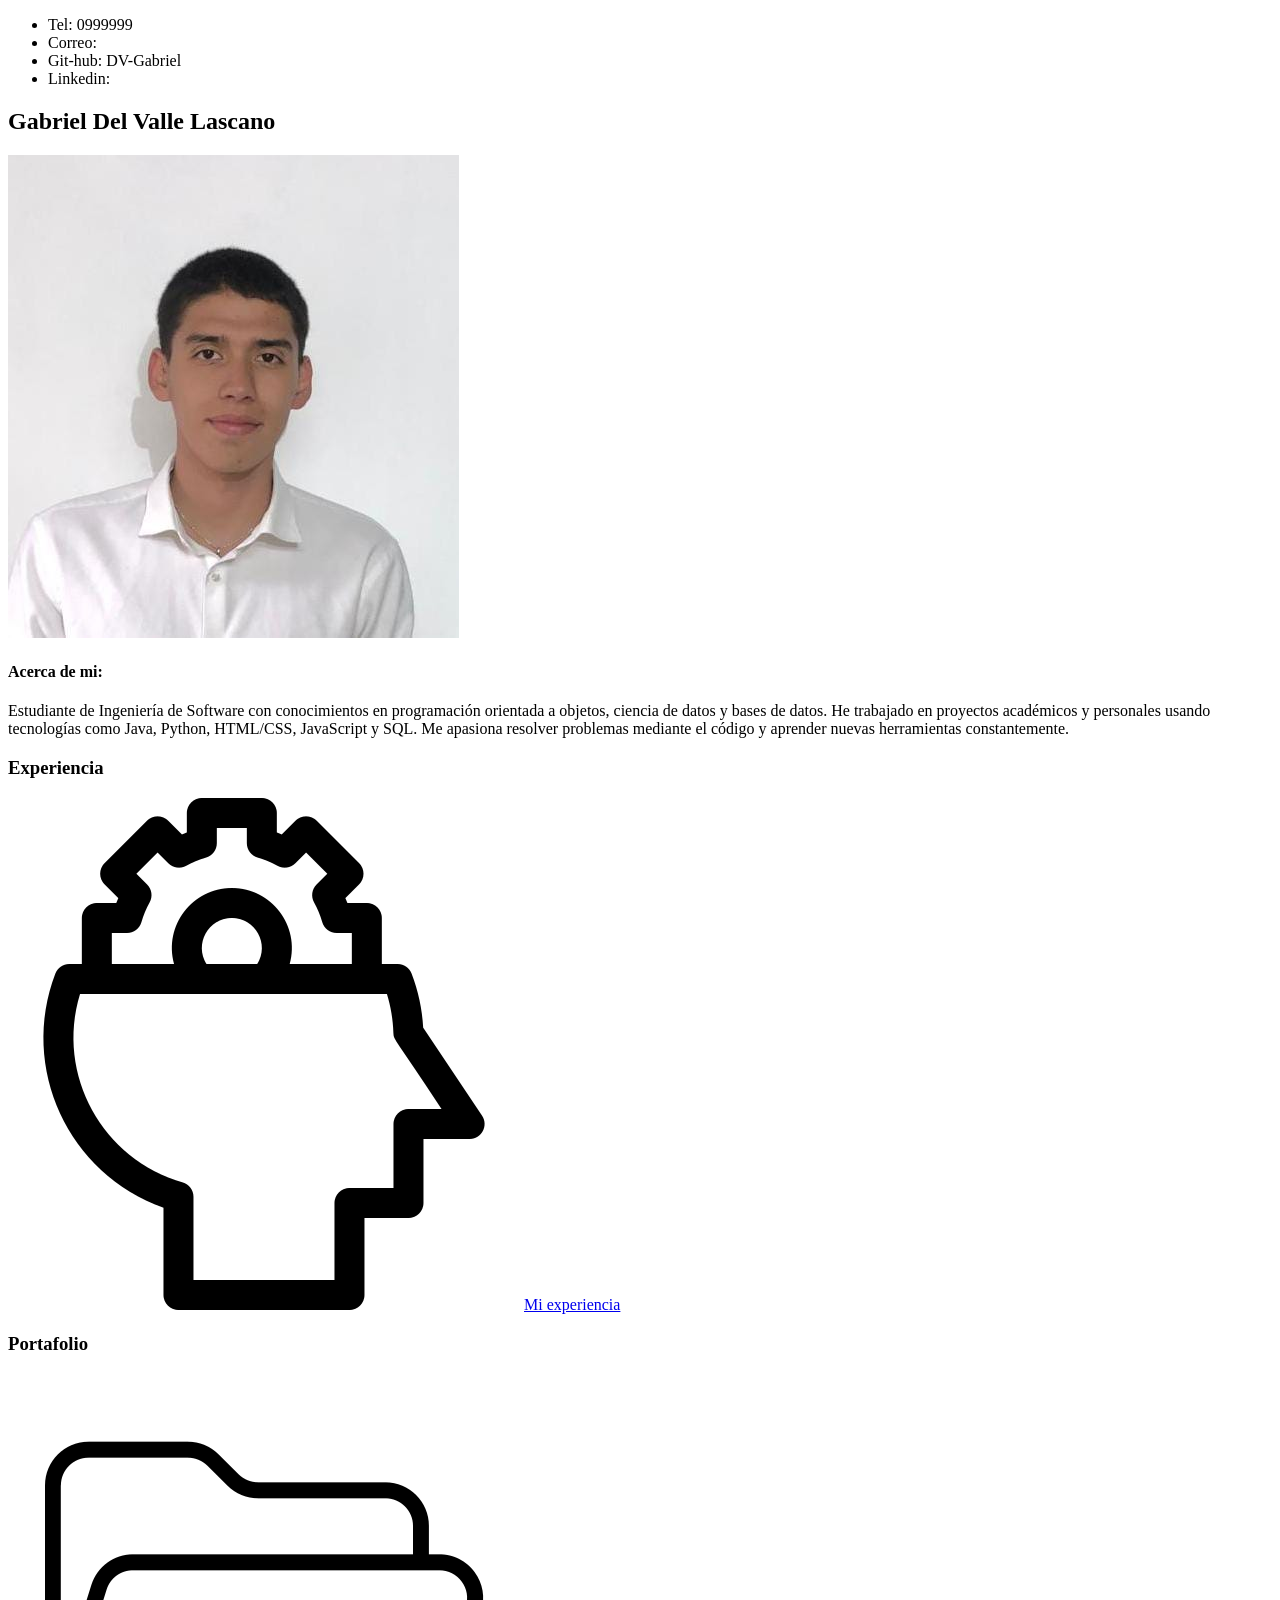
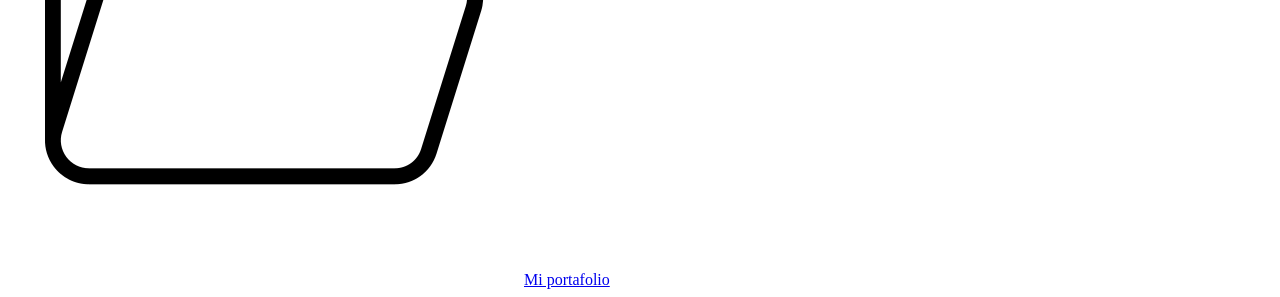
==== index.html @ 4b9c1e17 "Add files via upload" ====
<!DOCTYPE html>
<html lang="en">

<head>
    <meta charset="UTF-8">
    <meta name="viewport" content="width=device-width, initial-scale=1.0">
    <title>Gabriel Del Valle</title>
</head>

<body>
    <main>
        <section id="contactos">
            <ul>
                <li>Tel: 0999999</li>
                <li>Correo: <!--gabriel_delvalle2004@outlook.com--></li>
                <li>Git-hub: DV-Gabriel</li>
                <li>Linkedin:  </li>

            </ul>
        </section>
        <section id="informacion">
            <h2>Gabriel Del Valle Lascano </h2>
            <img src="img/FotoCV.jpg" alt="Foto Gabriel Del Valle">
            <h4>Acerca de mi:</h4>
            <p>
                Estudiante de Ingeniería de Software con conocimientos en programación orientada a objetos, ciencia de
                datos y bases de datos. He trabajado en proyectos académicos y personales usando tecnologías como Java,
                Python, HTML/CSS, JavaScript y SQL. Me apasiona resolver problemas mediante el código y aprender nuevas
                herramientas constantemente.
            </p>
        </section>

        <section id="experiencia">
            <div>
                <h3>Experiencia</h3>
                <img src="img/logoEx.png" alt="Logo Experiencia" href="experiencia.html">
                <a href="experiencia.html">Mi experiencia</a>
            </div>
            <div>
                <h3>Portafolio</h3>
                <img src="img/logoPort.png" alt="Logo Portafolio">
                <a href="portafolio.html">Mi portafolio</a>
            </div>
        </section>
    </main>



</body>

</html>
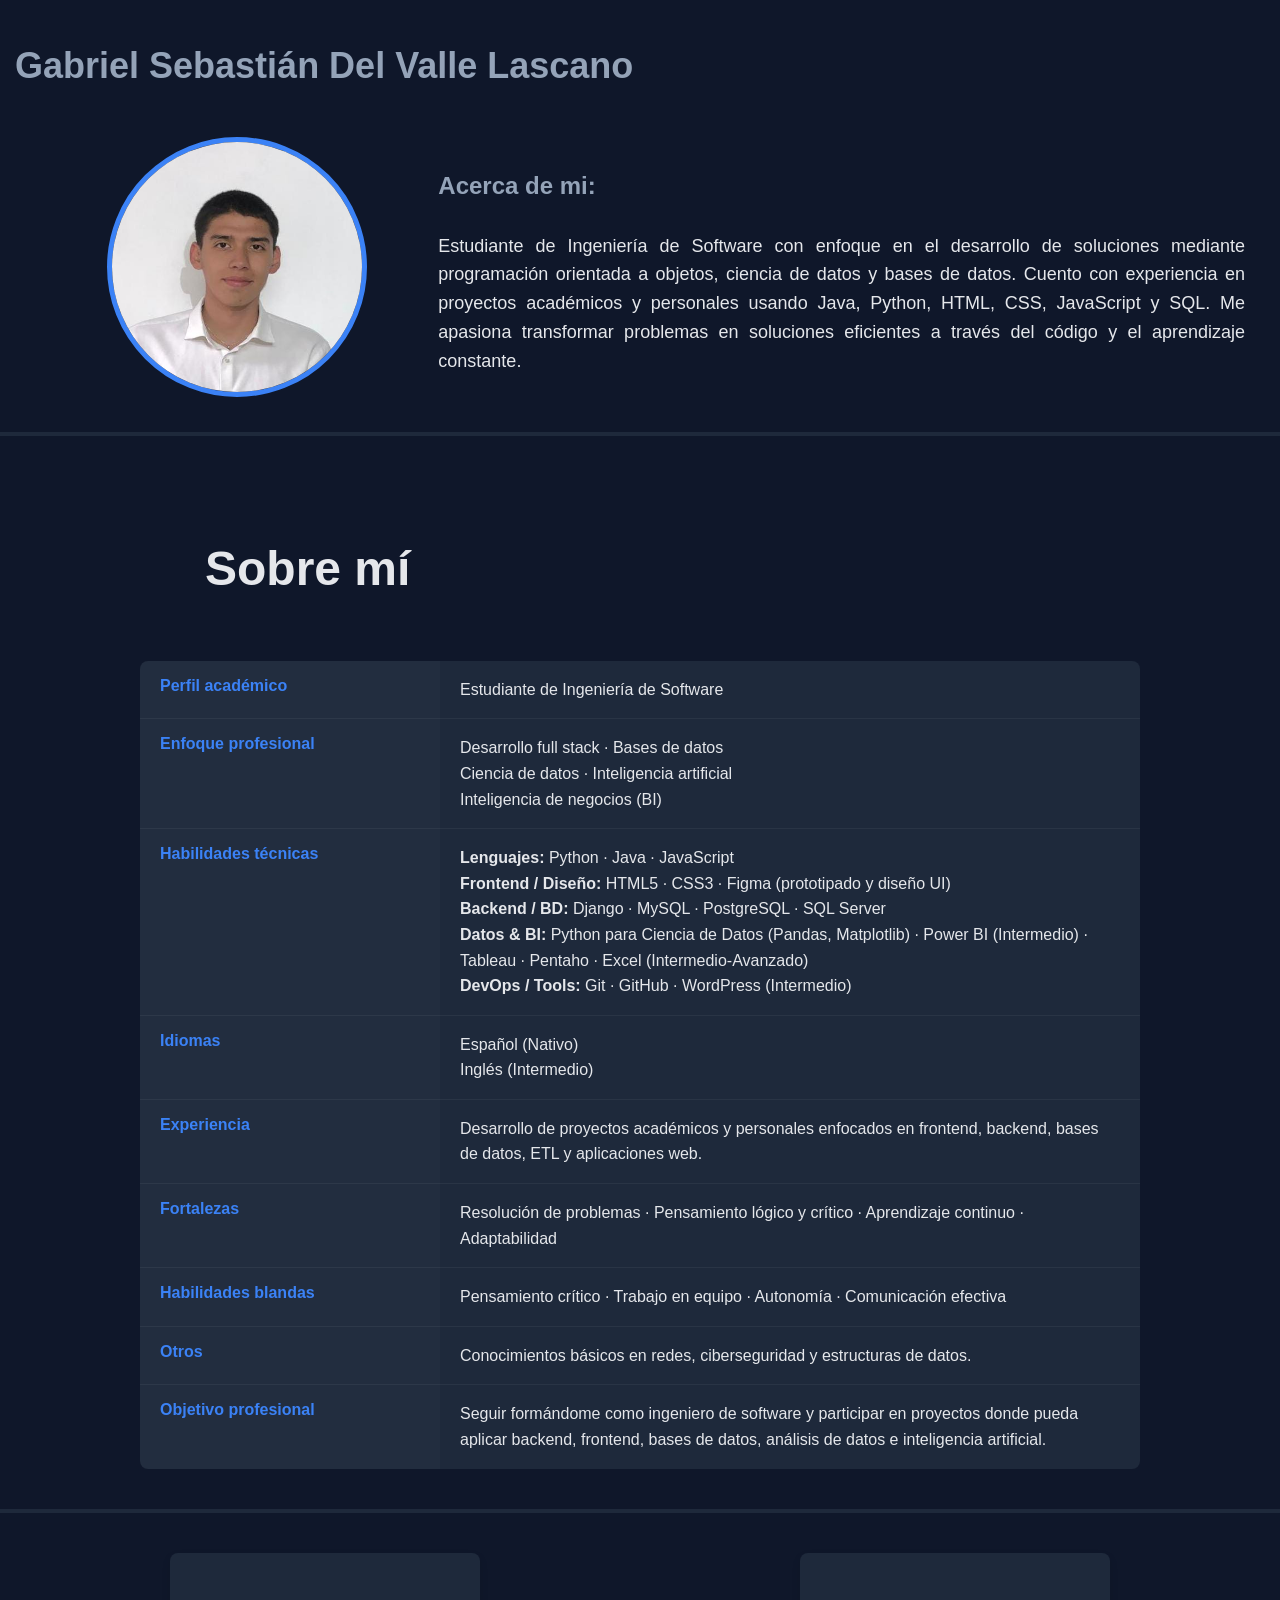
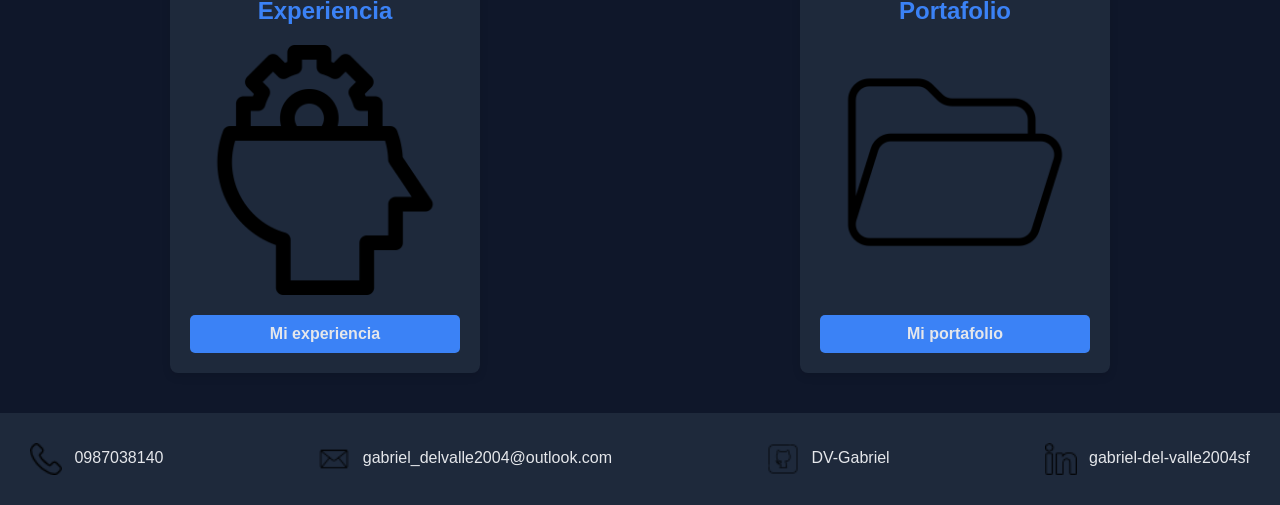
==== commit 11dc1921: "Primer despliegue del portafolio" ====
--- a/index.html
+++ b/index.html
@@ -1,51 +1,165 @@
-<!DOCTYPE html>
-<html lang="en">
-
-<head>
-    <meta charset="UTF-8">
-    <meta name="viewport" content="width=device-width, initial-scale=1.0">
-    <title>Gabriel Del Valle</title>
-</head>
-
-<body>
-    <main>
-        <section id="contactos">
-            <ul>
-                <li>Tel: 0999999</li>
-                <li>Correo: <!--gabriel_delvalle2004@outlook.com--></li>
-                <li>Git-hub: DV-Gabriel</li>
-                <li>Linkedin:  </li>
-
-            </ul>
-        </section>
-        <section id="informacion">
-            <h2>Gabriel Del Valle Lascano </h2>
-            <img src="img/FotoCV.jpg" alt="Foto Gabriel Del Valle">
-            <h4>Acerca de mi:</h4>
-            <p>
-                Estudiante de Ingeniería de Software con conocimientos en programación orientada a objetos, ciencia de
-                datos y bases de datos. He trabajado en proyectos académicos y personales usando tecnologías como Java,
-                Python, HTML/CSS, JavaScript y SQL. Me apasiona resolver problemas mediante el código y aprender nuevas
-                herramientas constantemente.
-            </p>
-        </section>
-
-        <section id="experiencia">
-            <div>
-                <h3>Experiencia</h3>
-                <img src="img/logoEx.png" alt="Logo Experiencia" href="experiencia.html">
-                <a href="experiencia.html">Mi experiencia</a>
-            </div>
-            <div>
-                <h3>Portafolio</h3>
-                <img src="img/logoPort.png" alt="Logo Portafolio">
-                <a href="portafolio.html">Mi portafolio</a>
-            </div>
-        </section>
-    </main>
-
-
-
-</body>
-
+<!DOCTYPE html>
+<html lang="en">
+
+<head>
+    <meta charset="UTF-8">
+    <meta name="viewport" content="width=device-width, initial-scale=1.0">
+    <title>Gabriel Del Valle</title>
+    <link rel="stylesheet" href="css/styles.css">
+</head>
+
+<body>
+    <main>
+
+
+        <section class="informacion" id="informacion">
+            <h2>Gabriel Sebastián Del Valle Lascano </h2>
+            <section class="contenedor-informacion">
+                <img src="img/FotoCV.jpg" alt="Foto Gabriel Del Valle">
+                <div>
+                    <h4>Acerca de mi:</h4>
+                    <p>
+                        Estudiante de Ingeniería de Software con enfoque en el desarrollo de soluciones mediante
+                        programación orientada a objetos, ciencia de datos y bases de datos. Cuento con experiencia en
+                        proyectos académicos y personales usando Java, Python, HTML, CSS, JavaScript y SQL. Me apasiona
+                        transformar problemas en soluciones eficientes a través del código y el aprendizaje constante.
+                    </p>
+                </div>
+            </section>
+
+        </section>
+
+        <div class="separador"></div>
+
+        <section id="about" class="about-section">
+            <div class="about-container">
+
+                <h2 class="section-title">Sobre mí</h2>
+
+                <div class="about-table-wrapper">
+                    <table class="about-table">
+                        <tbody>
+
+                            <tr>
+                                <th>Perfil académico</th>
+                                <td>Estudiante de Ingeniería de Software</td>
+                            </tr>
+
+                            <tr>
+                                <th>Enfoque profesional</th>
+                                <td>
+                                    Desarrollo full stack · Bases de datos <br>
+                                    Ciencia de datos · Inteligencia artificial <br>
+                                    Inteligencia de negocios (BI)
+                                </td>
+                            </tr>
+
+
+                            <tr>
+                                <th>Habilidades técnicas</th>
+                                <td>
+                                    <strong>Lenguajes:</strong> Python · Java · JavaScript<br>
+                                    <strong>Frontend / Diseño:</strong> HTML5 · CSS3 · Figma (prototipado y diseño
+                                    UI)<br>
+                                    <strong>Backend / BD:</strong> Django · MySQL · PostgreSQL · SQL Server<br>
+                                    <strong>Datos & BI:</strong> Python para Ciencia de Datos (Pandas, Matplotlib) ·
+                                    Power BI (Intermedio) · Tableau · Pentaho · Excel (Intermedio-Avanzado)<br>
+                                    <strong>DevOps / Tools:</strong> Git · GitHub · WordPress (Intermedio)
+                                </td>
+                            </tr>
+
+                            <tr>
+                                <th>Idiomas</th>
+                                <td>
+                                    Español (Nativo)<br>
+                                    Inglés (Intermedio)
+                                </td>
+                            </tr>
+
+
+                            <tr>
+                                <th>Experiencia</th>
+                                <td>
+                                    Desarrollo de proyectos académicos y personales enfocados en frontend, backend,
+                                    bases de datos, ETL y aplicaciones web.
+                                </td>
+                            </tr>
+
+                            <tr>
+                                <th>Fortalezas</th>
+                                <td>
+                                    Resolución de problemas · Pensamiento lógico y crítico · Aprendizaje continuo
+                                    · Adaptabilidad
+                                </td>
+                            </tr>
+
+                            <tr>
+                                <th>Habilidades blandas</th>
+                                <td>
+                                    Pensamiento crítico · Trabajo en equipo · Autonomía · Comunicación
+                                    efectiva 
+                                </td>
+                            </tr>
+
+                            <tr>
+                                <th>Otros</th>
+                                <td>
+                                    Conocimientos básicos en redes, ciberseguridad y estructuras de datos.
+                                </td>
+                            </tr>
+
+                            <tr>
+                                <th>Objetivo profesional</th>
+                                <td>
+                                    Seguir formándome como ingeniero de software y participar en proyectos donde pueda
+                                    aplicar backend, frontend, bases de datos, análisis de datos e inteligencia
+                                    artificial.
+                                </td>
+                            </tr>
+
+                        </tbody>
+                    </table>
+                </div>
+
+            </div>
+        </section>
+
+        <div class="separador"></div>
+
+        <section class="experiencia" id="experiencia">
+            <div class="card-experiencia">
+                <h3>Experiencia</h3>
+                <img src="img/logoEx.png" alt="Logo Experiencia" href="experiencia.html">
+                <a class="btn-experiencia" href="experiencia.html">Mi experiencia</a>
+            </div>
+            <div class="card-experiencia">
+                <h3>Portafolio</h3>
+                <img src="img/logoPort.png" alt="Logo Portafolio">
+                <a class="btn-experiencia" href="portafolio.html">Mi portafolio</a>
+            </div>
+        </section>
+
+
+
+
+
+
+    </main>
+
+
+
+
+    <section class="nav-contacto" id="contactos">
+        <ul>
+            <a href=""><img src="img/telefono.png" alt="Teléfono"> 0987038140</a>
+            <a href=""><img src="img/correo.png" alt="Correo Electronico"> gabriel_delvalle2004@outlook.com </a>
+            <a href="https://github.com/DV-Gabriel"><img src="img/github.png" alt="GitHub"> DV-Gabriel</a>
+            <a href="https://www.linkedin.com/in/gabriel-del-valle2004sf/"> <img src="img/linkedin.png" alt="linkedin">
+                gabriel-del-valle2004sf </a>
+        </ul>
+    </section>
+
+
+</body>
+
 </html>
--- a/css/styles.css
+++ b/css/styles.css
@@ -0,0 +1,459 @@
+:root{
+    --color-fondo: #0F172A;
+    --color-fondo-claro: #1E293B;
+    --color-texto: #E5E7EB;
+    --color-texto-oscuro: #94A3B8;
+    --color-acentos: #3B82F6;
+    --color-detalles: #60A5FA;
+    --funte-principal: 'Inter', sans-serif;;
+    
+}
+
+*{
+    font-family: var(--funte-principal);
+}
+
+body{
+    margin: 0;
+    padding: 0;
+    background-color: var(--color-fondo);
+}
+
+hr{
+    background-color: var(--color-acentos);
+}
+
+
+.nav-contacto{
+    background-color: var(--color-fondo-claro);
+    color: var(--color-texto-oscuro);
+    padding: 20px 20px;
+    margin: 0 0;
+}
+
+.nav-contacto ul{
+    background-color: var(--color-fondo-claro);
+    text-decoration: none;
+    display: flex;
+    gap: 40px;
+    justify-content:space-between;
+    margin: 0;
+    padding: 0 ;
+}
+.nav-contacto ul a{
+    text-decoration: none;
+    background: var(--color-fondo-claro);
+    color: var(--color-texto);
+    padding: 10px;
+    margin: 0;
+}
+
+.nav-contacto ul a img{
+    width: 32px;
+    height: 32px;
+    vertical-align: middle;
+    margin-right: 8px;
+}
+
+.nav-contacto ul a:hover{
+    color: var(--color-acentos);
+}
+
+
+
+.informacion{
+    background-color: var(--color-fondo);
+    color: var(--color-texto);
+    padding: 15px;
+}
+
+.informacion h2{
+    font-size: 36px;
+    font-weight: bold;
+    color: var(--color-texto-oscuro);
+}
+
+.contenedor-informacion{
+    display: grid;
+    grid-template-columns: 1fr 2fr;
+    padding: 20px;
+    align-items: center;
+}
+
+.contenedor-informacion img{
+    border-radius: 50%;
+    /* Make image square and center it inside its grid cell */
+    width: 250px;
+    height: 250px;
+    border: 5px solid var(--color-acentos);
+    justify-self: center;
+    display: block;
+    margin: 0 auto;
+}
+.contenedor-informacion h4{
+    color: var(--color-texto-oscuro);
+    font-size: 24px;
+    font-weight: bold;
+}
+.contenedor-informacion p{
+    font-size: 18px;
+    line-height: 1.6;
+    text-align: justify;
+}
+
+
+.experiencia{
+    background: var(--color-fondo);
+    display: grid;
+    grid-template-columns: repeat(auto-fit, minmax(250px, 1fr));
+    gap: 20px;
+    padding: 20px;
+}
+
+.card-experiencia{
+    display: grid;
+    grid-template-columns: 1fr;
+    background-color: var(--color-fondo-claro);
+    border-radius: 8px; 
+    margin: 20px;
+    padding: 20px;
+    text-align: center;
+    justify-self: center;   
+    box-shadow: 0 4px 8px rgba(0, 0, 0, 0.1);
+}
+
+.card-experiencia h3{
+    color: var(--color-acentos);
+    font-size: 24px;
+    margin-bottom: 10px;
+}
+
+.card-experiencia img{
+    width: 250px;
+    height: 250px;
+    padding: 10px;
+}
+
+.separador{
+    border: 2px solid var(--color-fondo-claro);
+}
+
+.experiencia-header, .portafolio-header{
+    display: flex;
+    justify-content: space-between;
+    align-items: center;
+    padding: 20px;
+    margin: 20px;
+}
+
+.btn-experiencia{
+    background-color: var(--color-acentos);
+    color: var(--color-texto);
+    padding: 10px 20px;
+    text-decoration: none;
+    border-radius: 5px;
+    font-weight: bold;
+    display: inline-block;
+    margin-top: 10px;
+}
+
+.btn-experiencia:hover{
+    background-color: var(--color-detalles);
+    color: #0F172A;
+}
+
+
+.btn-regresar{
+    margin-left: 20px;
+    margin-top: 30px;
+    padding: 10px 20px;
+    background-color: var(--color-acentos);
+    color: var(--color-texto);
+    padding: 10px 20px;
+    text-decoration: none;
+    border-radius: 5px;
+    font-weight: bold;
+    display: inline-block;
+    margin-top: 10px;
+}
+
+.btn-regresar:hover{
+    background-color: var(--color-detalles);
+    color: #0F172A;
+}
+
+/* =========================
+   SECCIÓN SOBRE MÍ (TABLA)
+   ========================= */
+
+.about-section {
+    background-color: var(--color-fondo);
+    color: var(--color-texto);
+    padding: 40px 20px;
+}
+
+.about-container {
+    max-width: 1000px;
+    margin: 0 auto;
+}
+
+.section-title {
+    font-size: 36px;
+    font-weight: bold;
+    color: var(--color-texto-oscuro);
+    margin-bottom: 20px;
+}
+
+.about-intro {
+    font-size: 18px;
+    line-height: 1.6;
+    color: var(--color-texto);
+    margin-bottom: 30px;
+    max-width: 800px;
+}
+
+/* Wrapper para responsive */
+.about-table-wrapper {
+    overflow-x: auto;
+}
+
+/* Tabla */
+.about-table {
+    width: 100%;
+    border-collapse: collapse;
+    background-color: var(--color-fondo-claro);
+    border-radius: 8px;
+    overflow: hidden;
+}
+
+/* Filas */
+.about-table tr {
+    border-bottom: 1px solid rgba(255, 255, 255, 0.05);
+}
+
+.about-table tr:last-child {
+    border-bottom: none;
+}
+
+/* Columna izquierda */
+.about-table th {
+    text-align: left;
+    padding: 16px 20px;
+    width: 30%;
+    font-size: 16px;
+    font-weight: 600;
+    color: var(--color-acentos);
+    background-color: rgba(255, 255, 255, 0.02);
+    vertical-align: top;
+}
+
+/* Columna derecha */
+.about-table td {
+    padding: 16px 20px;
+    font-size: 16px;
+    color: var(--color-texto);
+    line-height: 1.6;
+}
+
+/* Hover sutil */
+.about-table tr:hover {
+    background-color: rgba(96, 165, 250, 0.05);
+}
+
+
+@media (max-width: 768px) {
+    .section-title {
+        font-size: 28px;
+    }
+
+    .about-intro {
+        font-size: 16px;
+    }
+
+    .about-table th,
+    .about-table td {
+        padding: 14px;
+        font-size: 15px;
+    }
+}
+
+/* Diseños Experiencia*/
+
+.section-title{
+    color: var(--color-texto);
+    font-size: 48px;
+    padding: 15px;
+    margin: 50px;
+}
+
+.experiencia-card{
+    background-color: var(--color-fondo-claro);
+    color: var(--color-texto);
+    padding: 20px;
+    border-radius: 8px;
+    margin: 30px;
+    border: solid 1px var(--color-fondo-claro);
+}
+
+.experiencia-bloque h3{
+    color: var(--color-acentos);
+    font-size: 32px;
+    font-weight: bold;
+    margin: 20px;
+}
+
+.experiencia-card h4{
+    color: var(--color-texto-oscuro);
+    font-weight: bold;
+    font-size: 28px;
+}
+
+
+/* ===== SLIDER CERTIFICADOS ===== */
+
+.slider-certificados {
+    display: flex;
+    align-items: center;
+    justify-content: center;
+    gap: 12px;
+    margin-top: 20px;
+}
+
+.slider-viewport {
+    width: 720px;              
+    overflow: hidden;          
+}
+
+.slider-track {
+    display: flex;
+    transition: transform 0.5s ease-in-out;
+}
+
+.certificacion-slide {
+    min-width: 720px;          
+    box-sizing: border-box;
+    text-align: center;
+    padding: 10px;
+}
+
+.certificacion-slide img {
+    width: 100%;
+    max-height: 360px;   
+    object-fit: contain;
+    border-radius: 10px;
+}
+
+
+.certificacion-slide h4 {
+    margin: 10px 0 4px;
+}
+
+.certificacion-slide a {
+    display: inline-block;
+    margin-top: 6px;
+    font-weight: bold;
+    text-decoration: none;
+}
+
+/* Botones */
+.slider-btn {
+    background: none;
+    border: none;
+    font-size: 2.2rem;
+    cursor: pointer;
+    color: #fff; 
+}
+
+.slider-btn:hover {
+    transform: scale(1.1);
+}
+
+.slider-certificados{
+    color: var(--color-texto);
+}
+
+.btn-ver{
+    background: var(--color-acentos);
+    padding: 10px;
+    border-radius: 5px;
+    color: var(--color-texto);
+}
+
+.btn-ver:hover{
+    background: var(--color-detalles);
+    color: #0F172A;
+}
+
+.portafolio-card {
+    display: grid;
+    background-color: var(--color-fondo-claro);
+    color: var(--color-texto);
+    padding: 20px;
+    border-radius: 8px;
+    margin: 30px;
+    font-size: 18px;
+}
+
+.portafolio-bloque h3{
+    color: var(--color-texto);
+    font-size: 32px;
+    font-weight: bold;
+    margin: 20px;
+}
+
+.portafolio-card h4{
+    color: var(--color-acentos);
+    font-size: 32px;
+    font-weight: bold;
+    margin: 20px;
+}
+
+.portafolio-card img{
+    width: 60%;
+    align-items: center;
+    text-align: center; 
+    justify-self: center;
+    margin: 20px;
+    border: solid 4px var(--color-detalles);
+    border-radius: 12px;
+}
+
+.dashboard-images {
+    display: flex;
+    justify-content: center;
+    padding: 20px;
+    margin: 20px;
+    
+}
+
+.dashboard-images img {
+    width: 45%;
+}
+
+.btn-repositorio{
+    text-align: center;
+    text-decoration: none;
+    width: 150px;
+    background: var(--color-acentos);
+    padding: 10px;
+    border-radius: 5px;
+    color: var(--color-texto);
+    margin-top: 10px;
+    justify-self: center;
+}
+
+.btn-repositorio:hover{
+    background: var(--color-detalles);
+    color: #0F172A;
+}
+
+.delencanto-images{
+    display: grid;
+    grid-template-columns: 1fr 1fr;
+
+}
+
+.delencanto-images img{
+    width: 80%;
+    height: auto;
+}
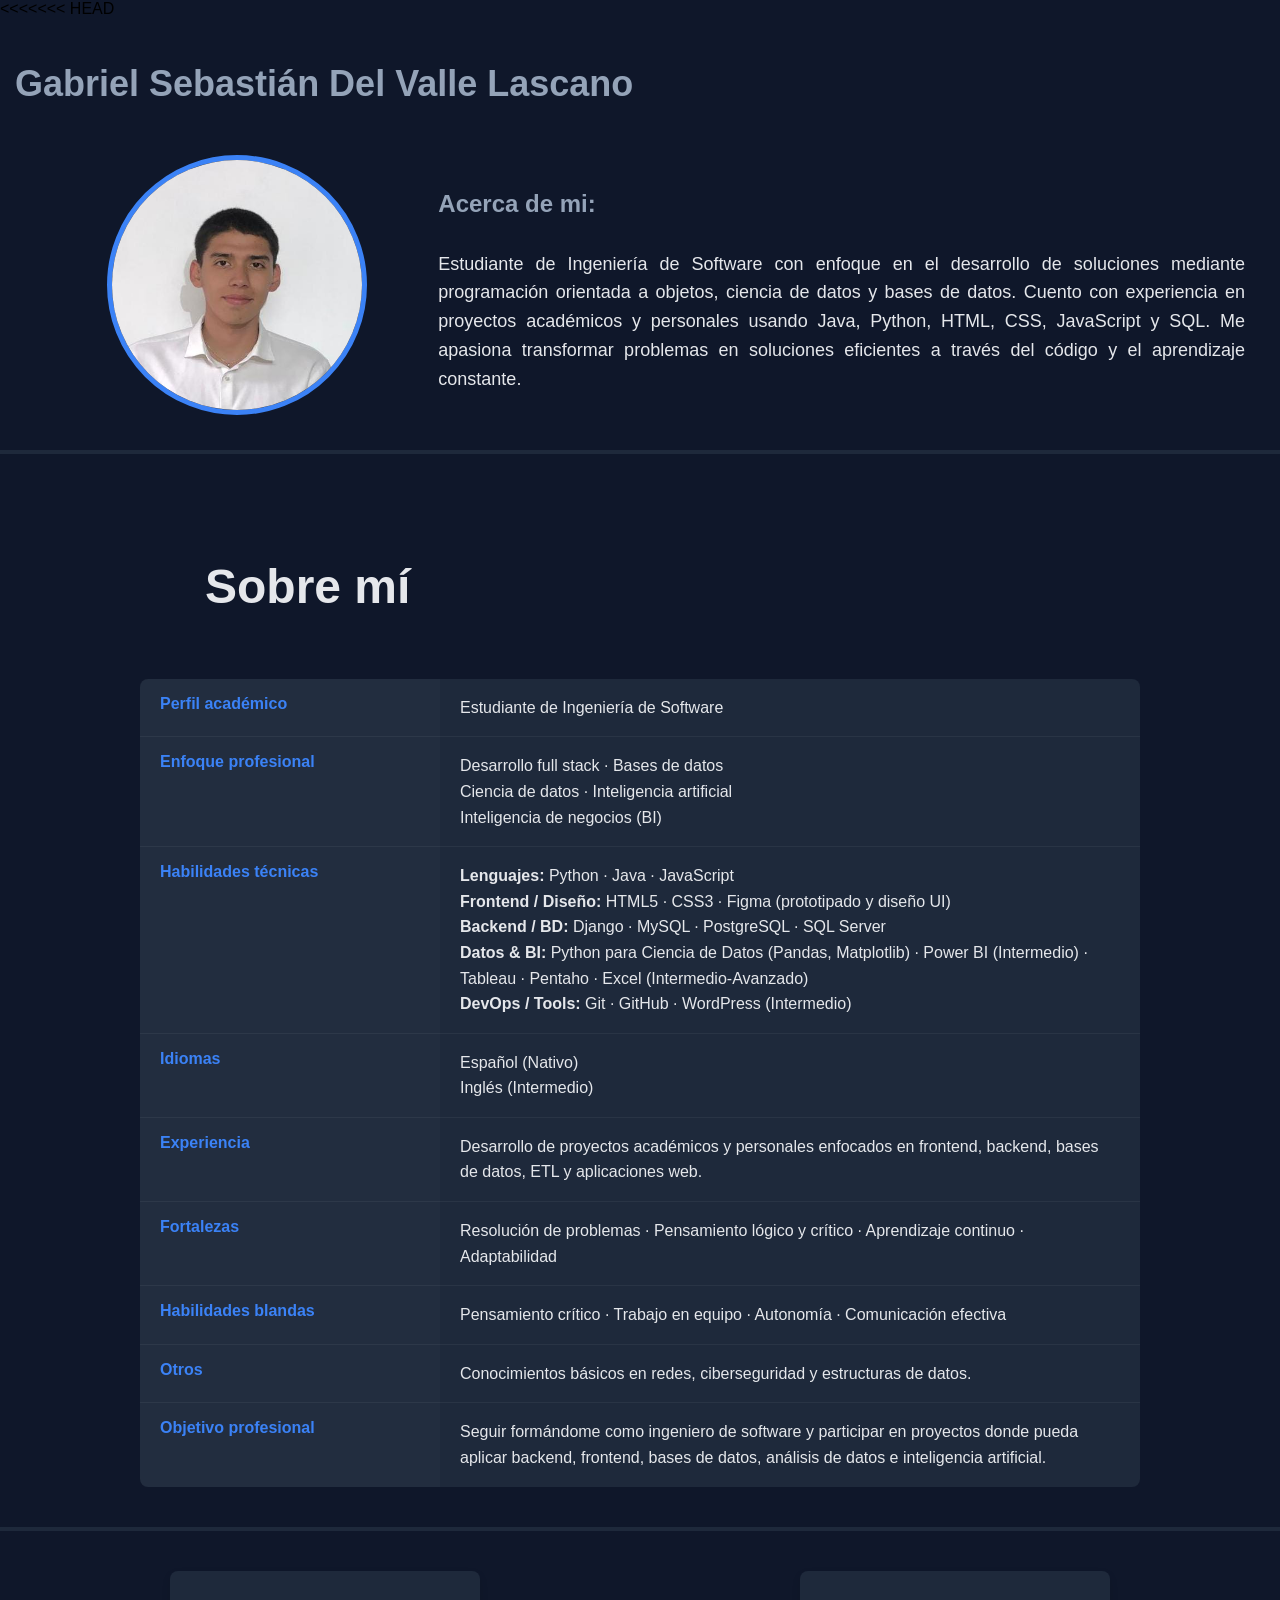
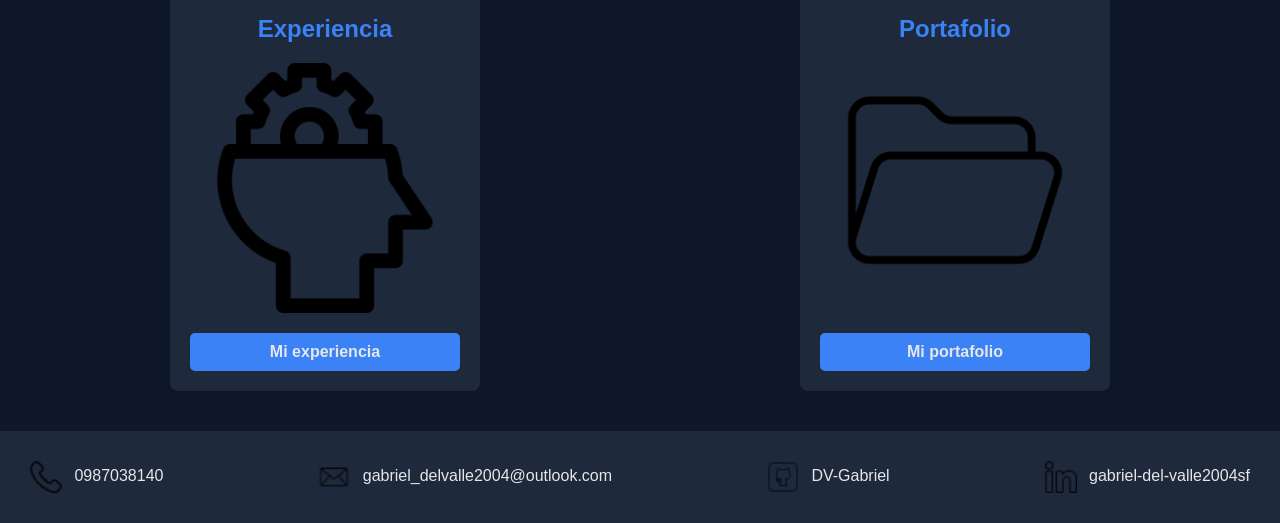
==== commit 62f5d468: "Primer despliegue del portafolio" ====
--- a/index.html
+++ b/index.html
@@ -1,3 +1,4 @@
+<<<<<<< HEAD
 <!DOCTYPE html>
 <html lang="en">
 
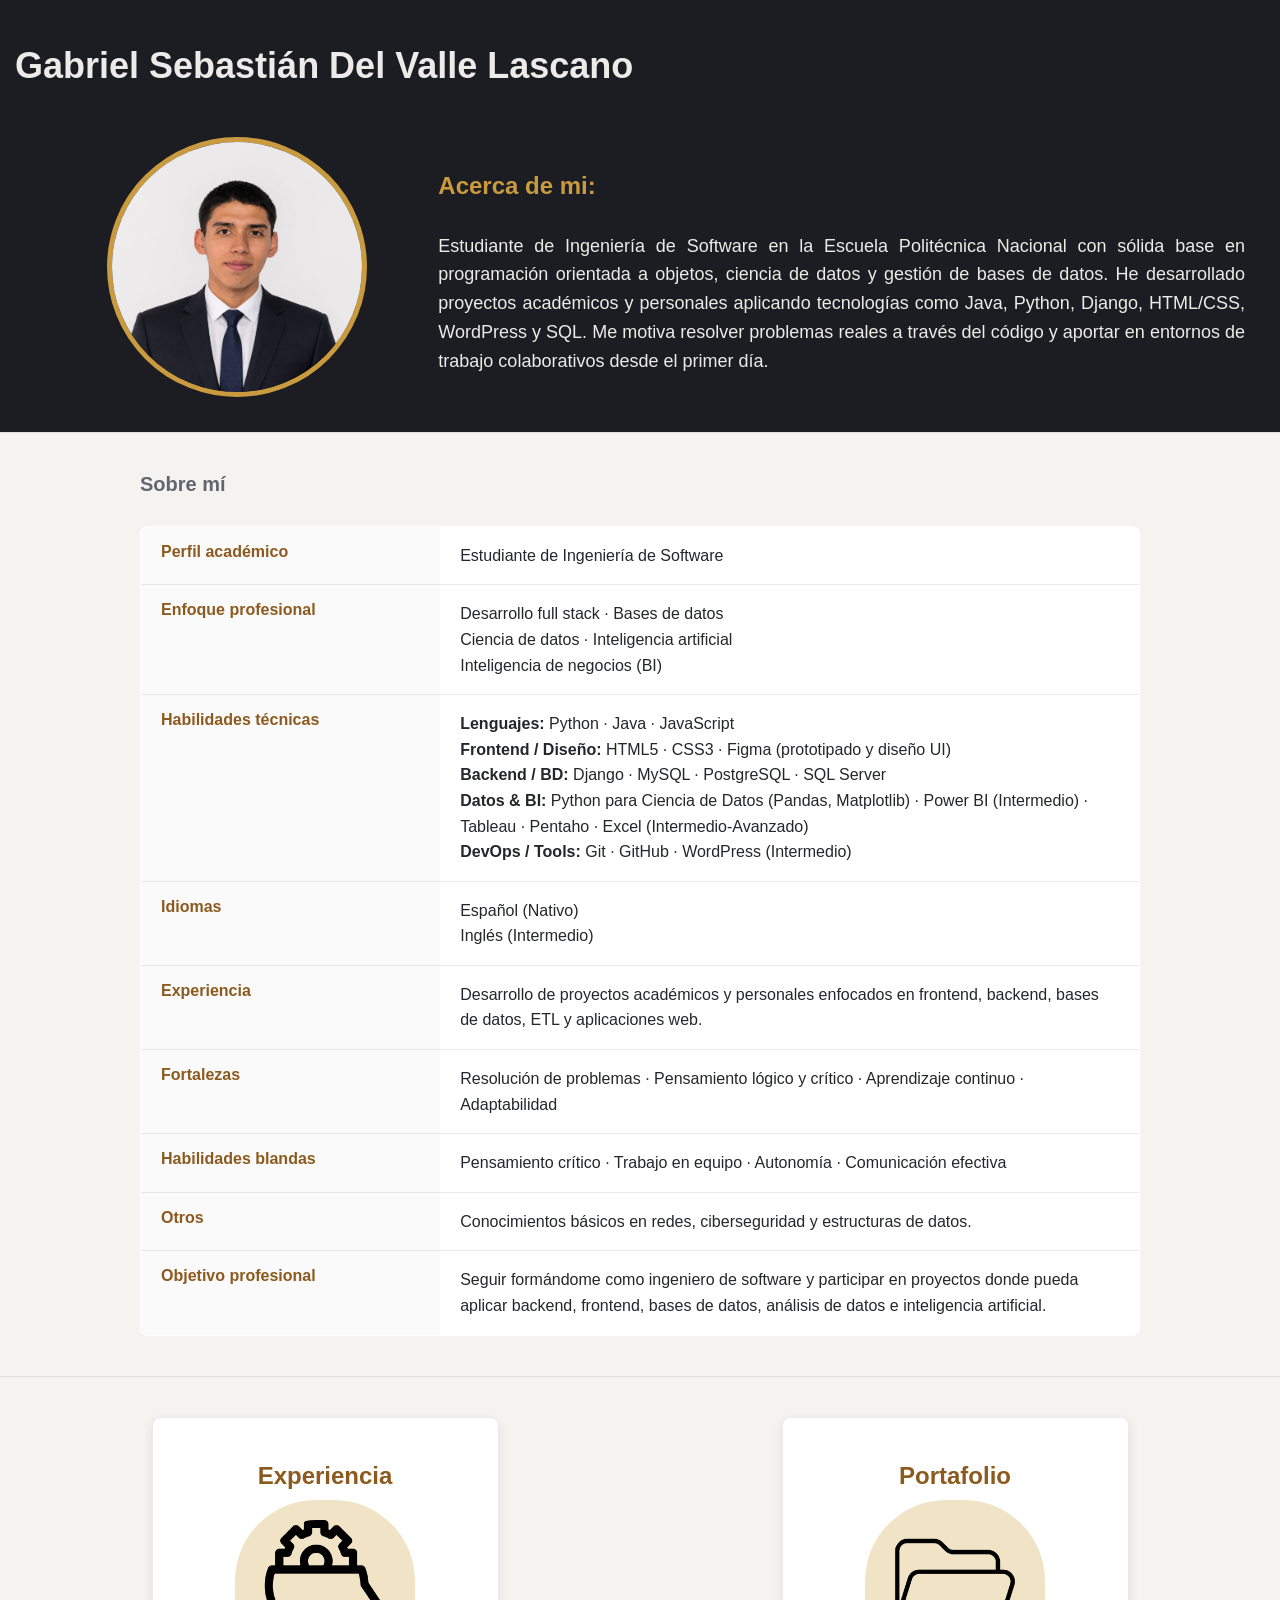
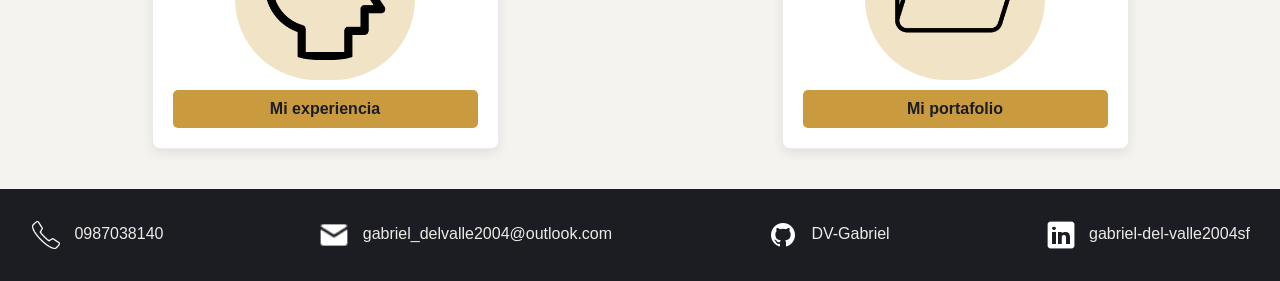
==== commit 3d877cd2: "Cambio paleta de coleres" ====
--- a/index.html
+++ b/index.html
@@ -1,166 +1,168 @@
-<<<<<<< HEAD
 <!DOCTYPE html>
-<html lang="en">
+    <html lang="en">
 
-<head>
-    <meta charset="UTF-8">
-    <meta name="viewport" content="width=device-width, initial-scale=1.0">
-    <title>Gabriel Del Valle</title>
-    <link rel="stylesheet" href="css/styles.css">
-</head>
+    <head>
+        <meta charset="UTF-8">
+        <meta name="viewport" content="width=device-width, initial-scale=1.0">
+        <title>Gabriel Del Valle</title>
+        <link rel="stylesheet" href="css/styles.css">
+    </head>
 
-<body>
-    <main>
+    <body>
+        <main>
 
 
-        <section class="informacion" id="informacion">
-            <h2>Gabriel Sebastián Del Valle Lascano </h2>
-            <section class="contenedor-informacion">
-                <img src="img/FotoCV.jpg" alt="Foto Gabriel Del Valle">
-                <div>
-                    <h4>Acerca de mi:</h4>
-                    <p>
-                        Estudiante de Ingeniería de Software con enfoque en el desarrollo de soluciones mediante
-                        programación orientada a objetos, ciencia de datos y bases de datos. Cuento con experiencia en
-                        proyectos académicos y personales usando Java, Python, HTML, CSS, JavaScript y SQL. Me apasiona
-                        transformar problemas en soluciones eficientes a través del código y el aprendizaje constante.
-                    </p>
+            <section class="informacion" id="informacion">
+                <h2>Gabriel Sebastián Del Valle Lascano </h2>
+                <section class="contenedor-informacion">
+                    <img src="img/FotoCV.png" alt="Foto Gabriel Del Valle">
+                    <div>
+                        <h4>Acerca de mi:</h4>
+                        <p>
+                            Estudiante de Ingeniería de Software en la Escuela Politécnica Nacional con sólida base en
+                            programación orientada a objetos, ciencia de datos y gestión de bases de datos. He
+                            desarrollado proyectos académicos y personales aplicando tecnologías como Java, Python,
+                            Django, HTML/CSS, WordPress y SQL. Me motiva resolver problemas reales a través del código y
+                            aportar en entornos de trabajo colaborativos desde el primer día.
+                        </p>
+                    </div>
+                </section>
+
+            </section>
+
+            <div class="separador"></div>
+
+            <section id="about" class="about-section">
+                <div class="about-container">
+
+                    <h2 class="section-subtitle">Sobre mí</h2>
+
+                    <div class="about-table-wrapper">
+                        <table class="about-table">
+                            <tbody>
+
+                                <tr>
+                                    <th>Perfil académico</th>
+                                    <td>Estudiante de Ingeniería de Software</td>
+                                </tr>
+
+                                <tr>
+                                    <th>Enfoque profesional</th>
+                                    <td>
+                                        Desarrollo full stack · Bases de datos <br>
+                                        Ciencia de datos · Inteligencia artificial <br>
+                                        Inteligencia de negocios (BI)
+                                    </td>
+                                </tr>
+
+
+                                <tr>
+                                    <th>Habilidades técnicas</th>
+                                    <td>
+                                        <strong>Lenguajes:</strong> Python · Java · JavaScript<br>
+                                        <strong>Frontend / Diseño:</strong> HTML5 · CSS3 · Figma (prototipado y diseño
+                                        UI)<br>
+                                        <strong>Backend / BD:</strong> Django · MySQL · PostgreSQL · SQL Server<br>
+                                        <strong>Datos & BI:</strong> Python para Ciencia de Datos (Pandas, Matplotlib) ·
+                                        Power BI (Intermedio) · Tableau · Pentaho · Excel (Intermedio-Avanzado)<br>
+                                        <strong>DevOps / Tools:</strong> Git · GitHub · WordPress (Intermedio)
+                                    </td>
+                                </tr>
+
+                                <tr>
+                                    <th>Idiomas</th>
+                                    <td>
+                                        Español (Nativo)<br>
+                                        Inglés (Intermedio)
+                                    </td>
+                                </tr>
+
+
+                                <tr>
+                                    <th>Experiencia</th>
+                                    <td>
+                                        Desarrollo de proyectos académicos y personales enfocados en frontend, backend,
+                                        bases de datos, ETL y aplicaciones web.
+                                    </td>
+                                </tr>
+
+                                <tr>
+                                    <th>Fortalezas</th>
+                                    <td>
+                                        Resolución de problemas · Pensamiento lógico y crítico · Aprendizaje continuo
+                                        · Adaptabilidad
+                                    </td>
+                                </tr>
+
+                                <tr>
+                                    <th>Habilidades blandas</th>
+                                    <td>
+                                        Pensamiento crítico · Trabajo en equipo · Autonomía · Comunicación
+                                        efectiva
+                                    </td>
+                                </tr>
+
+                                <tr>
+                                    <th>Otros</th>
+                                    <td>
+                                        Conocimientos básicos en redes, ciberseguridad y estructuras de datos.
+                                    </td>
+                                </tr>
+
+                                <tr>
+                                    <th>Objetivo profesional</th>
+                                    <td>
+                                        Seguir formándome como ingeniero de software y participar en proyectos donde
+                                        pueda
+                                        aplicar backend, frontend, bases de datos, análisis de datos e inteligencia
+                                        artificial.
+                                    </td>
+                                </tr>
+
+                            </tbody>
+                        </table>
+                    </div>
+
                 </div>
             </section>
 
-        </section>
+            <div class="separador"></div>
 
-        <div class="separador"></div>
-
-        <section id="about" class="about-section">
-            <div class="about-container">
-
-                <h2 class="section-title">Sobre mí</h2>
-
-                <div class="about-table-wrapper">
-                    <table class="about-table">
-                        <tbody>
-
-                            <tr>
-                                <th>Perfil académico</th>
-                                <td>Estudiante de Ingeniería de Software</td>
-                            </tr>
-
-                            <tr>
-                                <th>Enfoque profesional</th>
-                                <td>
-                                    Desarrollo full stack · Bases de datos <br>
-                                    Ciencia de datos · Inteligencia artificial <br>
-                                    Inteligencia de negocios (BI)
-                                </td>
-                            </tr>
-
-
-                            <tr>
-                                <th>Habilidades técnicas</th>
-                                <td>
-                                    <strong>Lenguajes:</strong> Python · Java · JavaScript<br>
-                                    <strong>Frontend / Diseño:</strong> HTML5 · CSS3 · Figma (prototipado y diseño
-                                    UI)<br>
-                                    <strong>Backend / BD:</strong> Django · MySQL · PostgreSQL · SQL Server<br>
-                                    <strong>Datos & BI:</strong> Python para Ciencia de Datos (Pandas, Matplotlib) ·
-                                    Power BI (Intermedio) · Tableau · Pentaho · Excel (Intermedio-Avanzado)<br>
-                                    <strong>DevOps / Tools:</strong> Git · GitHub · WordPress (Intermedio)
-                                </td>
-                            </tr>
-
-                            <tr>
-                                <th>Idiomas</th>
-                                <td>
-                                    Español (Nativo)<br>
-                                    Inglés (Intermedio)
-                                </td>
-                            </tr>
-
-
-                            <tr>
-                                <th>Experiencia</th>
-                                <td>
-                                    Desarrollo de proyectos académicos y personales enfocados en frontend, backend,
-                                    bases de datos, ETL y aplicaciones web.
-                                </td>
-                            </tr>
-
-                            <tr>
-                                <th>Fortalezas</th>
-                                <td>
-                                    Resolución de problemas · Pensamiento lógico y crítico · Aprendizaje continuo
-                                    · Adaptabilidad
-                                </td>
-                            </tr>
-
-                            <tr>
-                                <th>Habilidades blandas</th>
-                                <td>
-                                    Pensamiento crítico · Trabajo en equipo · Autonomía · Comunicación
-                                    efectiva 
-                                </td>
-                            </tr>
-
-                            <tr>
-                                <th>Otros</th>
-                                <td>
-                                    Conocimientos básicos en redes, ciberseguridad y estructuras de datos.
-                                </td>
-                            </tr>
-
-                            <tr>
-                                <th>Objetivo profesional</th>
-                                <td>
-                                    Seguir formándome como ingeniero de software y participar en proyectos donde pueda
-                                    aplicar backend, frontend, bases de datos, análisis de datos e inteligencia
-                                    artificial.
-                                </td>
-                            </tr>
-
-                        </tbody>
-                    </table>
+            <section class="experiencia" id="experiencia">
+                <div class="card-experiencia">
+                    <h3>Experiencia</h3>
+                    <img src="img/logoEx.png" alt="Logo Experiencia" href="experiencia.html">
+                    <a class="btn-experiencia" href="experiencia.html">Mi experiencia</a>
                 </div>
-
-            </div>
-        </section>
-
-        <div class="separador"></div>
-
-        <section class="experiencia" id="experiencia">
-            <div class="card-experiencia">
-                <h3>Experiencia</h3>
-                <img src="img/logoEx.png" alt="Logo Experiencia" href="experiencia.html">
-                <a class="btn-experiencia" href="experiencia.html">Mi experiencia</a>
-            </div>
-            <div class="card-experiencia">
-                <h3>Portafolio</h3>
-                <img src="img/logoPort.png" alt="Logo Portafolio">
-                <a class="btn-experiencia" href="portafolio.html">Mi portafolio</a>
-            </div>
-        </section>
+                <div class="card-experiencia">
+                    <h3>Portafolio</h3>
+                    <img src="img/logoPort.png" alt="Logo Portafolio">
+                    <a class="btn-experiencia" href="portafolio.html">Mi portafolio</a>
+                </div>
+            </section>
 
 
 
 
 
 
-    </main>
+        </main>
 
 
 
 
-    <section class="nav-contacto" id="contactos">
-        <ul>
-            <a href=""><img src="img/telefono.png" alt="Teléfono"> 0987038140</a>
-            <a href=""><img src="img/correo.png" alt="Correo Electronico"> gabriel_delvalle2004@outlook.com </a>
-            <a href="https://github.com/DV-Gabriel"><img src="img/github.png" alt="GitHub"> DV-Gabriel</a>
-            <a href="https://www.linkedin.com/in/gabriel-del-valle2004sf/"> <img src="img/linkedin.png" alt="linkedin">
-                gabriel-del-valle2004sf </a>
-        </ul>
-    </section>
+        <section class="nav-contacto" id="contactos">
+            <ul>
+                <a href=""><img src="img/LogoLlamada.png" alt="Teléfono"> 0987038140</a>
+                <a href=""><img src="img/LogoCorreo.png" alt="Correo Electronico"> gabriel_delvalle2004@outlook.com </a>
+                <a href="https://github.com/DV-Gabriel"><img src="img/logoGitHUb.png" alt="GitHub"> DV-Gabriel</a>
+                <a href="https://www.linkedin.com/in/gabriel-del-valle2004sf/"> <img src="img/LinkedIn_icon.png"
+                        alt="linkedin">
+                    gabriel-del-valle2004sf </a>
+            </ul>
+        </section>
 
 
-</body>
+    </body>
 
-</html>+    </html>
--- a/css/styles.css
+++ b/css/styles.css
@@ -1,12 +1,35 @@
 :root{
-    --color-fondo: #0F172A;
-    --color-fondo-claro: #1E293B;
-    --color-texto: #E5E7EB;
-    --color-texto-oscuro: #94A3B8;
-    --color-acentos: #3B82F6;
-    --color-detalles: #60A5FA;
-    --funte-principal: 'Inter', sans-serif;;
-    
+
+    /* ============================
+       PALETA MIXTA — Carbón + Dorado
+       Header/footer oscuro, contenido claro,
+       un único acento (dorado/bronce) reservado
+       para detalles, CTAs y elementos clave.
+       ============================ */
+
+    /* Fondos */
+    --color-fondo: #F4F3F0;              /* fondo de secciones de contenido (claro) */
+    --color-fondo-card: #FFFFFF;         /* tarjetas sobre el fondo claro */
+    --color-fondo-oscuro: #1B1D22;       /* hero, header/footer, nav-contacto */
+    --color-fondo-oscuro-suave: #272A30; /* hover / paneles dentro de zonas oscuras */
+
+    /* Texto */
+    --color-texto: #24262B;                    /* texto principal sobre fondo claro */
+    --color-texto-secundario: #62666D;         /* texto secundario sobre fondo claro */
+    --color-texto-claro: #ECEBE8;              /* texto principal sobre fondo oscuro */
+    --color-texto-claro-secundario: #9A9DA3;   /* texto secundario sobre fondo oscuro */
+
+    /* Acento único (dorado/bronce) */
+    --color-acento: #C99A3E;        /* fondos de botones, insignias, bordes decorativos */
+    --color-acento-hover: #A87D2E;  /* estado hover de los elementos con --color-acento */
+    --color-acento-suave: #F1E3C5;  /* tinte pálido — fondos suaves, badges detrás de logos */
+    --color-acento-texto: #8C5A1E;  /* acento usado como TEXTO sobre fondo claro (cumple contraste AA) */
+
+    /* Utilidad */
+    --color-borde: rgba(0, 0, 0, 0.08); /* divisores y bordes sutiles sobre fondo claro */
+
+    --funte-principal: 'Inter', sans-serif;
+
 }
 
 *{
@@ -20,19 +43,21 @@
 }
 
 hr{
-    background-color: var(--color-acentos);
+    background-color: var(--color-acento);
+    border: none;
+    height: 2px;
 }
 
 
 .nav-contacto{
-    background-color: var(--color-fondo-claro);
-    color: var(--color-texto-oscuro);
+    background-color: var(--color-fondo-oscuro);
+    color: var(--color-texto-claro-secundario);
     padding: 20px 20px;
     margin: 0 0;
 }
 
 .nav-contacto ul{
-    background-color: var(--color-fondo-claro);
+    background-color: var(--color-fondo-oscuro);
     text-decoration: none;
     display: flex;
     gap: 40px;
@@ -42,8 +67,8 @@
 }
 .nav-contacto ul a{
     text-decoration: none;
-    background: var(--color-fondo-claro);
-    color: var(--color-texto);
+    background: var(--color-fondo-oscuro);
+    color: var(--color-texto-claro);
     padding: 10px;
     margin: 0;
 }
@@ -56,21 +81,21 @@
 }
 
 .nav-contacto ul a:hover{
-    color: var(--color-acentos);
+    color: var(--color-acento);
 }
 
 
 
 .informacion{
-    background-color: var(--color-fondo);
-    color: var(--color-texto);
+    background-color: var(--color-fondo-oscuro);
+    color: var(--color-texto-claro);
     padding: 15px;
 }
 
 .informacion h2{
     font-size: 36px;
     font-weight: bold;
-    color: var(--color-texto-oscuro);
+    color: var(--color-texto-claro);
 }
 
 .contenedor-informacion{
@@ -85,13 +110,13 @@
     /* Make image square and center it inside its grid cell */
     width: 250px;
     height: 250px;
-    border: 5px solid var(--color-acentos);
+    border: 5px solid var(--color-acento);
     justify-self: center;
     display: block;
     margin: 0 auto;
 }
 .contenedor-informacion h4{
-    color: var(--color-texto-oscuro);
+    color: var(--color-acento);
     font-size: 24px;
     font-weight: bold;
 }
@@ -113,29 +138,38 @@
 .card-experiencia{
     display: grid;
     grid-template-columns: 1fr;
-    background-color: var(--color-fondo-claro);
+    background-color: var(--color-fondo-card);
+    border: 1px solid var(--color-borde);
     border-radius: 8px; 
     margin: 20px;
     padding: 20px;
     text-align: center;
     justify-self: center;   
-    box-shadow: 0 4px 8px rgba(0, 0, 0, 0.1);
+    box-shadow: 0 4px 12px rgba(0, 0, 0, 0.08);
+    width: 50%;
 }
 
 .card-experiencia h3{
-    color: var(--color-acentos);
+    color: var(--color-acento-texto);
     font-size: 24px;
     margin-bottom: 10px;
 }
 
 .card-experiencia img{
-    width: 250px;
-    height: 250px;
-    padding: 10px;
+    width: 180px;
+    height: 180px;
+    padding: 20px;
+    box-sizing: border-box;
+    background-color: var(--color-acento-suave);
+    border-radius: 45%;
+    object-fit: contain;
+    justify-self: center;
 }
 
 .separador{
-    border: 2px solid var(--color-fondo-claro);
+    border: none;
+    height: 1px;
+    background-color: var(--color-borde);
 }
 
 .experiencia-header, .portafolio-header{
@@ -143,12 +177,13 @@
     justify-content: space-between;
     align-items: center;
     padding: 20px;
-    margin: 20px;
+    background-color: var(--color-fondo-oscuro);
+    color: var(--color-texto-claro);
 }
 
 .btn-experiencia{
-    background-color: var(--color-acentos);
-    color: var(--color-texto);
+    background-color: var(--color-acento);
+    color: var(--color-fondo-oscuro);
     padding: 10px 20px;
     text-decoration: none;
     border-radius: 5px;
@@ -158,8 +193,7 @@
 }
 
 .btn-experiencia:hover{
-    background-color: var(--color-detalles);
-    color: #0F172A;
+    background-color: var(--color-acento-hover);
 }
 
 
@@ -167,8 +201,8 @@
     margin-left: 20px;
     margin-top: 30px;
     padding: 10px 20px;
-    background-color: var(--color-acentos);
-    color: var(--color-texto);
+    background-color: var(--color-acento);
+    color: var(--color-fondo-oscuro);
     padding: 10px 20px;
     text-decoration: none;
     border-radius: 5px;
@@ -178,8 +212,7 @@
 }
 
 .btn-regresar:hover{
-    background-color: var(--color-detalles);
-    color: #0F172A;
+    background-color: var(--color-acento-hover);
 }
 
 /* =========================
@@ -200,9 +233,17 @@
 .section-title {
     font-size: 36px;
     font-weight: bold;
-    color: var(--color-texto-oscuro);
-    margin-bottom: 20px;
-}
+    color: var(--color-texto-claro);
+    margin: 0 0 20px;
+    padding: 10px 20px;
+}
+
+.section-subtitle{
+    font-size: 20px;
+    color: var(--color-texto-secundario);
+    margin: 0 0 30px;
+}
+
 
 .about-intro {
     font-size: 18px;
@@ -221,14 +262,15 @@
 .about-table {
     width: 100%;
     border-collapse: collapse;
-    background-color: var(--color-fondo-claro);
+    background-color: var(--color-fondo-card);
+    border: 1px solid var(--color-borde);
     border-radius: 8px;
     overflow: hidden;
 }
 
 /* Filas */
 .about-table tr {
-    border-bottom: 1px solid rgba(255, 255, 255, 0.05);
+    border-bottom: 1px solid var(--color-borde);
 }
 
 .about-table tr:last-child {
@@ -242,8 +284,8 @@
     width: 30%;
     font-size: 16px;
     font-weight: 600;
-    color: var(--color-acentos);
-    background-color: rgba(255, 255, 255, 0.02);
+    color: var(--color-acento-texto);
+    background-color: rgba(0, 0, 0, 0.02);
     vertical-align: top;
 }
 
@@ -257,7 +299,7 @@
 
 /* Hover sutil */
 .about-table tr:hover {
-    background-color: rgba(96, 165, 250, 0.05);
+    background-color: var(--color-acento-suave);
 }
 
 
@@ -277,33 +319,27 @@
     }
 }
 
-/* Diseños Experiencia*/
-
-.section-title{
-    color: var(--color-texto);
-    font-size: 48px;
-    padding: 15px;
-    margin: 50px;
-}
+/* Diseños Experiencia */
 
 .experiencia-card{
-    background-color: var(--color-fondo-claro);
+    background-color: var(--color-fondo-card);
     color: var(--color-texto);
     padding: 20px;
     border-radius: 8px;
     margin: 30px;
-    border: solid 1px var(--color-fondo-claro);
+    border: 1px solid var(--color-borde);
+    box-shadow: 0 4px 12px rgba(0, 0, 0, 0.06);
 }
 
 .experiencia-bloque h3{
-    color: var(--color-acentos);
+    color: var(--color-acento-texto);
     font-size: 32px;
     font-weight: bold;
     margin: 20px;
 }
 
 .experiencia-card h4{
-    color: var(--color-texto-oscuro);
+    color: var(--color-texto-secundario);
     font-weight: bold;
     font-size: 28px;
 }
@@ -341,11 +377,14 @@
     max-height: 360px;   
     object-fit: contain;
     border-radius: 10px;
+    margin-bottom: 30px;
+    /* border: 1px solid var(--color-borde); */
 }
 
 
 .certificacion-slide h4 {
     margin: 10px 0 4px;
+    color: var(--color-texto);
 }
 
 .certificacion-slide a {
@@ -353,6 +392,7 @@
     margin-top: 6px;
     font-weight: bold;
     text-decoration: none;
+    color: var(--color-acento-texto);
 }
 
 /* Botones */
@@ -361,11 +401,12 @@
     border: none;
     font-size: 2.2rem;
     cursor: pointer;
-    color: #fff; 
+    color: var(--color-acento-texto); 
 }
 
 .slider-btn:hover {
     transform: scale(1.1);
+    color: var(--color-acento-hover);
 }
 
 .slider-certificados{
@@ -373,25 +414,26 @@
 }
 
 .btn-ver{
-    background: var(--color-acentos);
+    background: var(--color-acento);
     padding: 10px;
     border-radius: 5px;
-    color: var(--color-texto);
+    color: var(--color-fondo-oscuro);
 }
 
 .btn-ver:hover{
-    background: var(--color-detalles);
-    color: #0F172A;
+    background: var(--color-acento-hover);
 }
 
 .portafolio-card {
     display: grid;
-    background-color: var(--color-fondo-claro);
+    background-color: var(--color-fondo-card);
     color: var(--color-texto);
     padding: 20px;
     border-radius: 8px;
     margin: 30px;
     font-size: 18px;
+    border: 1px solid var(--color-borde);
+    box-shadow: 0 4px 12px rgba(0, 0, 0, 0.06);
 }
 
 .portafolio-bloque h3{
@@ -402,7 +444,7 @@
 }
 
 .portafolio-card h4{
-    color: var(--color-acentos);
+    color: var(--color-acento-texto);
     font-size: 32px;
     font-weight: bold;
     margin: 20px;
@@ -414,7 +456,7 @@
     text-align: center; 
     justify-self: center;
     margin: 20px;
-    border: solid 4px var(--color-detalles);
+    border: solid 3px var(--color-acento-suave);
     border-radius: 12px;
 }
 
@@ -428,23 +470,25 @@
 
 .dashboard-images img {
     width: 45%;
+    border: 1px solid var(--color-borde);
+    border-radius: 8px;
+    box-shadow: 0 4px 12px rgba(0, 0, 0, 0.06);
 }
 
 .btn-repositorio{
     text-align: center;
     text-decoration: none;
     width: 150px;
-    background: var(--color-acentos);
+    background: var(--color-acento);
     padding: 10px;
     border-radius: 5px;
-    color: var(--color-texto);
+    color: var(--color-fondo-oscuro);
     margin-top: 10px;
     justify-self: center;
 }
 
 .btn-repositorio:hover{
-    background: var(--color-detalles);
-    color: #0F172A;
+    background: var(--color-acento-hover);
 }
 
 .delencanto-images{
@@ -456,4 +500,7 @@
 .delencanto-images img{
     width: 80%;
     height: auto;
+    border: 1px solid var(--color-borde);
+    border-radius: 8px;
+    box-shadow: 0 4px 12px rgba(0, 0, 0, 0.06);
 }
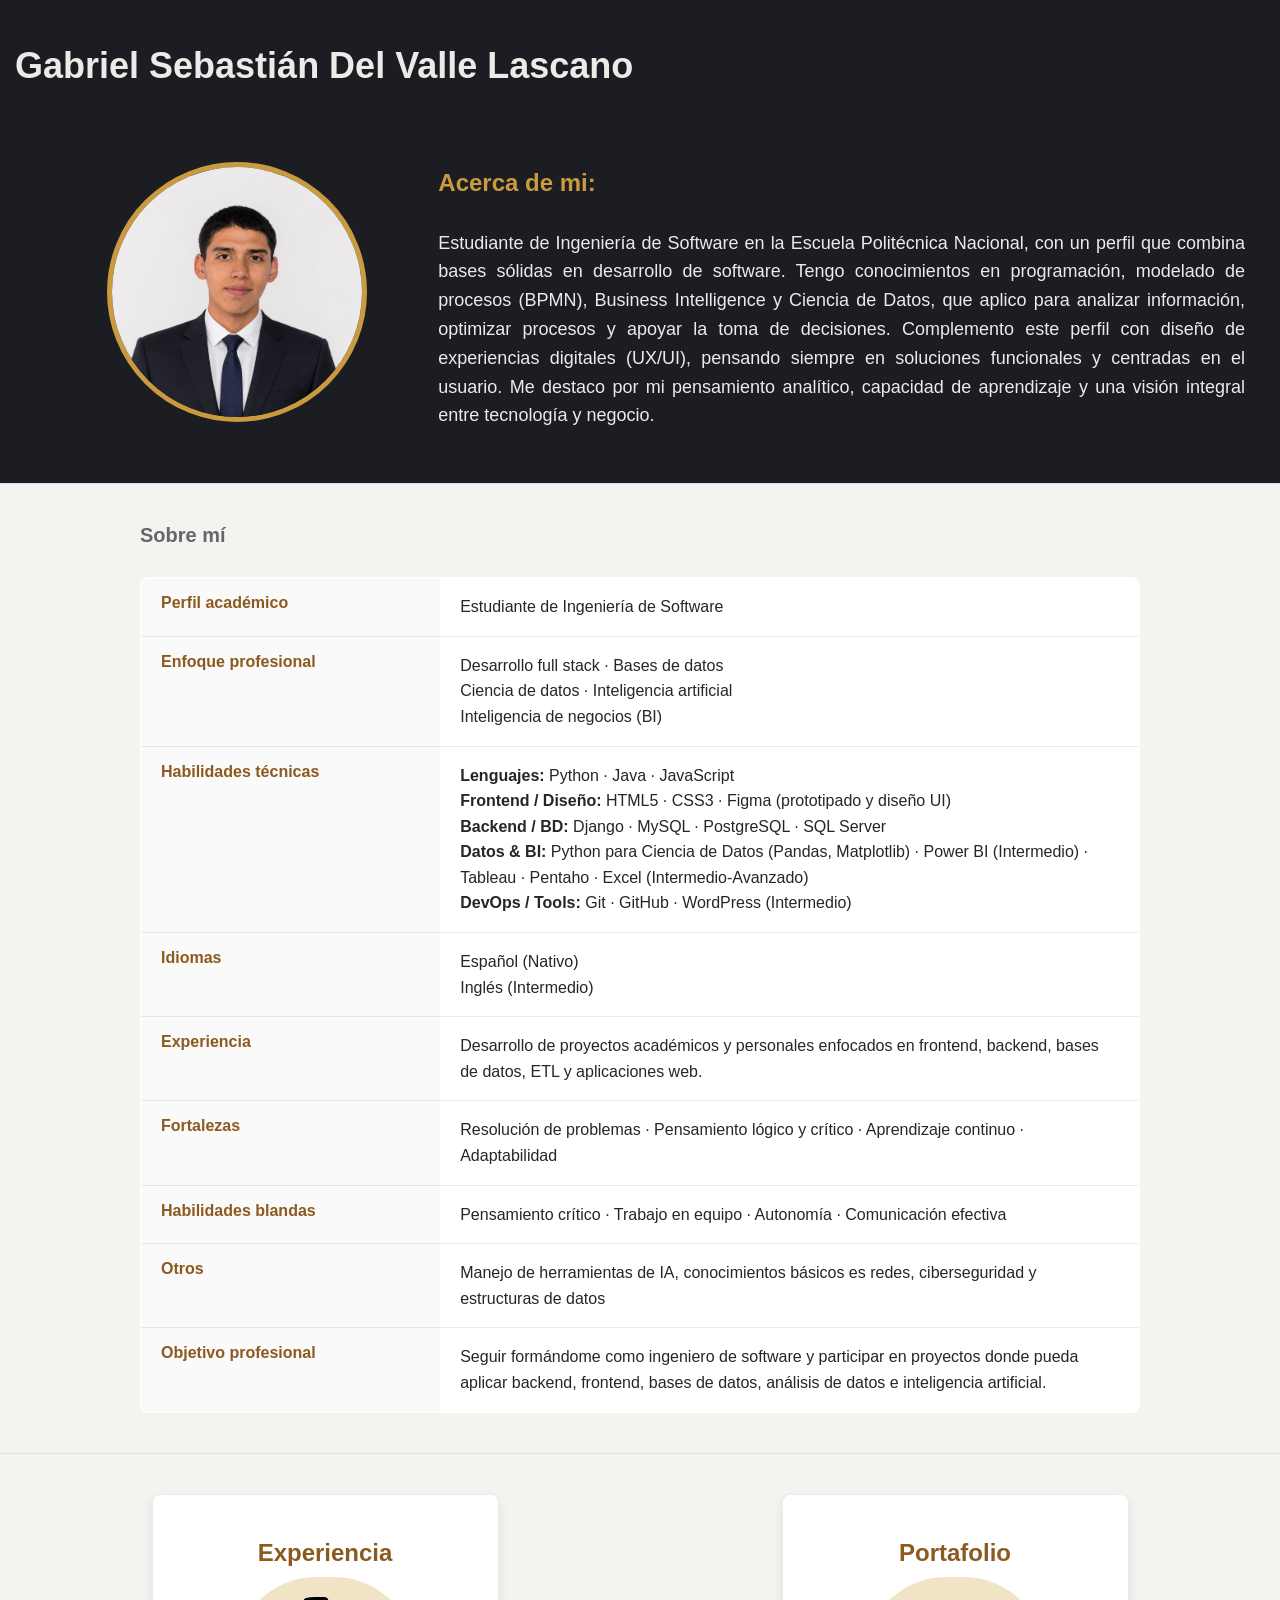
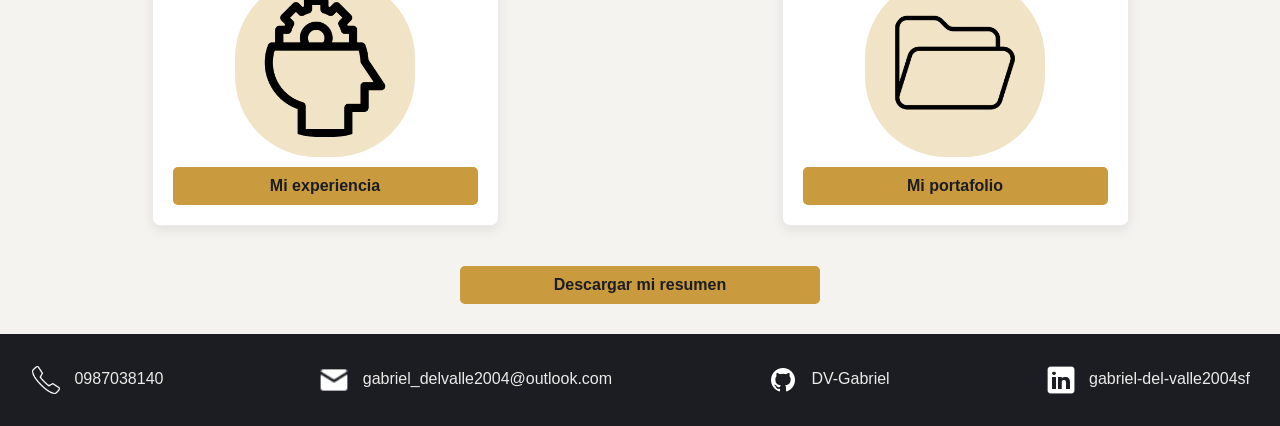
==== commit 9b89a1c5: "Resumen CV" ====
--- a/index.html
+++ b/index.html
@@ -1,168 +1,173 @@
 <!DOCTYPE html>
-    <html lang="en">
+<html lang="en">
 
-    <head>
-        <meta charset="UTF-8">
-        <meta name="viewport" content="width=device-width, initial-scale=1.0">
-        <title>Gabriel Del Valle</title>
-        <link rel="stylesheet" href="css/styles.css">
-    </head>
+<head>
+    <meta charset="UTF-8">
+    <meta name="viewport" content="width=device-width, initial-scale=1.0">
+    <title>Gabriel Del Valle</title>
+    <link rel="stylesheet" href="css/styles.css">
+</head>
 
-    <body>
-        <main>
+<body>
+    <main>
 
 
-            <section class="informacion" id="informacion">
-                <h2>Gabriel Sebastián Del Valle Lascano </h2>
-                <section class="contenedor-informacion">
-                    <img src="img/FotoCV.png" alt="Foto Gabriel Del Valle">
-                    <div>
-                        <h4>Acerca de mi:</h4>
-                        <p>
-                            Estudiante de Ingeniería de Software en la Escuela Politécnica Nacional con sólida base en
-                            programación orientada a objetos, ciencia de datos y gestión de bases de datos. He
-                            desarrollado proyectos académicos y personales aplicando tecnologías como Java, Python,
-                            Django, HTML/CSS, WordPress y SQL. Me motiva resolver problemas reales a través del código y
-                            aportar en entornos de trabajo colaborativos desde el primer día.
-                        </p>
-                    </div>
-                </section>
-
-            </section>
-
-            <div class="separador"></div>
-
-            <section id="about" class="about-section">
-                <div class="about-container">
-
-                    <h2 class="section-subtitle">Sobre mí</h2>
-
-                    <div class="about-table-wrapper">
-                        <table class="about-table">
-                            <tbody>
-
-                                <tr>
-                                    <th>Perfil académico</th>
-                                    <td>Estudiante de Ingeniería de Software</td>
-                                </tr>
-
-                                <tr>
-                                    <th>Enfoque profesional</th>
-                                    <td>
-                                        Desarrollo full stack · Bases de datos <br>
-                                        Ciencia de datos · Inteligencia artificial <br>
-                                        Inteligencia de negocios (BI)
-                                    </td>
-                                </tr>
-
-
-                                <tr>
-                                    <th>Habilidades técnicas</th>
-                                    <td>
-                                        <strong>Lenguajes:</strong> Python · Java · JavaScript<br>
-                                        <strong>Frontend / Diseño:</strong> HTML5 · CSS3 · Figma (prototipado y diseño
-                                        UI)<br>
-                                        <strong>Backend / BD:</strong> Django · MySQL · PostgreSQL · SQL Server<br>
-                                        <strong>Datos & BI:</strong> Python para Ciencia de Datos (Pandas, Matplotlib) ·
-                                        Power BI (Intermedio) · Tableau · Pentaho · Excel (Intermedio-Avanzado)<br>
-                                        <strong>DevOps / Tools:</strong> Git · GitHub · WordPress (Intermedio)
-                                    </td>
-                                </tr>
-
-                                <tr>
-                                    <th>Idiomas</th>
-                                    <td>
-                                        Español (Nativo)<br>
-                                        Inglés (Intermedio)
-                                    </td>
-                                </tr>
-
-
-                                <tr>
-                                    <th>Experiencia</th>
-                                    <td>
-                                        Desarrollo de proyectos académicos y personales enfocados en frontend, backend,
-                                        bases de datos, ETL y aplicaciones web.
-                                    </td>
-                                </tr>
-
-                                <tr>
-                                    <th>Fortalezas</th>
-                                    <td>
-                                        Resolución de problemas · Pensamiento lógico y crítico · Aprendizaje continuo
-                                        · Adaptabilidad
-                                    </td>
-                                </tr>
-
-                                <tr>
-                                    <th>Habilidades blandas</th>
-                                    <td>
-                                        Pensamiento crítico · Trabajo en equipo · Autonomía · Comunicación
-                                        efectiva
-                                    </td>
-                                </tr>
-
-                                <tr>
-                                    <th>Otros</th>
-                                    <td>
-                                        Conocimientos básicos en redes, ciberseguridad y estructuras de datos.
-                                    </td>
-                                </tr>
-
-                                <tr>
-                                    <th>Objetivo profesional</th>
-                                    <td>
-                                        Seguir formándome como ingeniero de software y participar en proyectos donde
-                                        pueda
-                                        aplicar backend, frontend, bases de datos, análisis de datos e inteligencia
-                                        artificial.
-                                    </td>
-                                </tr>
-
-                            </tbody>
-                        </table>
-                    </div>
-
+        <section class="informacion" id="informacion">
+            <h2>Gabriel Sebastián Del Valle Lascano </h2>
+            <section class="contenedor-informacion">
+                <img src="img/FotoCV.png" alt="Foto Gabriel Del Valle">
+                <div>
+                    <h4>Acerca de mi:</h4>
+                    <p>
+                        Estudiante de Ingeniería de Software en la Escuela Politécnica Nacional, con un perfil que
+                        combina bases sólidas en desarrollo de software. Tengo conocimientos en programación, modelado
+                        de procesos (BPMN), Business Intelligence y Ciencia de Datos, que aplico para analizar
+                        información, optimizar procesos y apoyar la toma de decisiones. Complemento este perfil con
+                        diseño de experiencias digitales (UX/UI), pensando siempre en soluciones funcionales y centradas
+                        en el usuario. Me destaco por mi pensamiento analítico, capacidad de aprendizaje y una visión
+                        integral entre tecnología y negocio.
+                    </p>
                 </div>
             </section>
 
-            <div class="separador"></div>
+        </section>
 
-            <section class="experiencia" id="experiencia">
-                <div class="card-experiencia">
-                    <h3>Experiencia</h3>
-                    <img src="img/logoEx.png" alt="Logo Experiencia" href="experiencia.html">
-                    <a class="btn-experiencia" href="experiencia.html">Mi experiencia</a>
+        <div class="separador"></div>
+
+        <section id="about" class="about-section">
+            <div class="about-container">
+
+                <h2 class="section-subtitle">Sobre mí</h2>
+
+                <div class="about-table-wrapper">
+                    <table class="about-table">
+                        <tbody>
+
+                            <tr>
+                                <th>Perfil académico</th>
+                                <td>Estudiante de Ingeniería de Software</td>
+                            </tr>
+
+                            <tr>
+                                <th>Enfoque profesional</th>
+                                <td>
+                                    Desarrollo full stack · Bases de datos <br>
+                                    Ciencia de datos · Inteligencia artificial <br>
+                                    Inteligencia de negocios (BI)
+                                </td>
+                            </tr>
+
+
+                            <tr>
+                                <th>Habilidades técnicas</th>
+                                <td>
+                                    <strong>Lenguajes:</strong> Python · Java · JavaScript<br>
+                                    <strong>Frontend / Diseño:</strong> HTML5 · CSS3 · Figma (prototipado y diseño
+                                    UI)<br>
+                                    <strong>Backend / BD:</strong> Django · MySQL · PostgreSQL · SQL Server<br>
+                                    <strong>Datos & BI:</strong> Python para Ciencia de Datos (Pandas, Matplotlib) ·
+                                    Power BI (Intermedio) · Tableau · Pentaho · Excel (Intermedio-Avanzado)<br>
+                                    <strong>DevOps / Tools:</strong> Git · GitHub · WordPress (Intermedio)
+                                </td>
+                            </tr>
+
+                            <tr>
+                                <th>Idiomas</th>
+                                <td>
+                                    Español (Nativo)<br>
+                                    Inglés (Intermedio)
+                                </td>
+                            </tr>
+
+
+                            <tr>
+                                <th>Experiencia</th>
+                                <td>
+                                    Desarrollo de proyectos académicos y personales enfocados en frontend, backend,
+                                    bases de datos, ETL y aplicaciones web.
+                                </td>
+                            </tr>
+
+                            <tr>
+                                <th>Fortalezas</th>
+                                <td>
+                                    Resolución de problemas · Pensamiento lógico y crítico · Aprendizaje continuo
+                                    · Adaptabilidad
+                                </td>
+                            </tr>
+
+                            <tr>
+                                <th>Habilidades blandas</th>
+                                <td>
+                                    Pensamiento crítico · Trabajo en equipo · Autonomía · Comunicación
+                                    efectiva
+                                </td>
+                            </tr>
+
+                            <tr>
+                                <th>Otros</th>
+                                <td>
+                                    Manejo de herramientas de IA, conocimientos básicos es redes, ciberseguridad y
+                                    estructuras de datos
+                                </td>
+                            </tr>
+
+                            <tr>
+                                <th>Objetivo profesional</th>
+                                <td>
+                                    Seguir formándome como ingeniero de software y participar en proyectos donde
+                                    pueda
+                                    aplicar backend, frontend, bases de datos, análisis de datos e inteligencia
+                                    artificial.
+                                </td>
+                            </tr>
+
+                        </tbody>
+                    </table>
                 </div>
-                <div class="card-experiencia">
-                    <h3>Portafolio</h3>
-                    <img src="img/logoPort.png" alt="Logo Portafolio">
-                    <a class="btn-experiencia" href="portafolio.html">Mi portafolio</a>
-                </div>
-            </section>
+
+            </div>
+        </section>
+
+        <div class="separador"></div>
+
+        <section class="experiencia" id="experiencia">
+            <div class="card-experiencia">
+                <h3>Experiencia</h3>
+                <img src="img/logoEx.png" alt="Logo Experiencia" href="experiencia.html">
+                <a class="btn-experiencia" href="experiencia.html">Mi experiencia</a>
+            </div>
+            <div class="card-experiencia">
+                <h3>Portafolio</h3>
+                <img src="img/logoPort.png" alt="Logo Portafolio">
+                <a class="btn-experiencia" href="portafolio.html">Mi portafolio</a>
+            </div>
+        </section>
+
+
+        <section class="btn-resumen">
+                <a href="CV-Gabriel-DelValle.pdf" >Descargar mi resumen</a>
+        </section>
+
+
+
+    </main>
 
 
 
 
+    <section class="nav-contacto" id="contactos">
+        <ul>
+            <a href=""><img src="img/LogoLlamada.png" alt="Teléfono"> 0987038140</a>
+            <a href=""><img src="img/LogoCorreo.png" alt="Correo Electronico"> gabriel_delvalle2004@outlook.com </a>
+            <a href="https://github.com/DV-Gabriel"><img src="img/logoGitHUb.png" alt="GitHub"> DV-Gabriel</a>
+            <a href="https://www.linkedin.com/in/gabriel-del-valle2004sf/"> <img src="img/LinkedIn_icon.png"
+                    alt="linkedin">
+                gabriel-del-valle2004sf </a>
+        </ul>
+    </section>
 
 
-        </main>
+</body>
 
-
-
-
-        <section class="nav-contacto" id="contactos">
-            <ul>
-                <a href=""><img src="img/LogoLlamada.png" alt="Teléfono"> 0987038140</a>
-                <a href=""><img src="img/LogoCorreo.png" alt="Correo Electronico"> gabriel_delvalle2004@outlook.com </a>
-                <a href="https://github.com/DV-Gabriel"><img src="img/logoGitHUb.png" alt="GitHub"> DV-Gabriel</a>
-                <a href="https://www.linkedin.com/in/gabriel-del-valle2004sf/"> <img src="img/LinkedIn_icon.png"
-                        alt="linkedin">
-                    gabriel-del-valle2004sf </a>
-            </ul>
-        </section>
-
-
-    </body>
-
-    </html>+</html>
--- a/css/styles.css
+++ b/css/styles.css
@@ -84,6 +84,38 @@
     color: var(--color-acento);
 }
 
+
+/* Tablets */
+@media (max-width: 768px){
+    .nav-contacto ul{
+        gap: 20px;
+        flex-wrap: wrap;
+        justify-content: center;
+    }
+}
+
+/* Celulares */
+@media (max-width: 480px){
+    .nav-contacto ul{
+        flex-direction: column;
+        align-items: center;
+        gap: 10px;
+    }
+
+    .nav-contacto ul a{
+        width: 100%;
+        max-width: 250px;
+        text-align: center;
+        display: flex;
+        justify-content: center;
+        align-items: center;
+    }
+
+    .nav-contacto ul a img{
+        width: 24px;
+        height: 24px;
+    }
+}
 
 
 .informacion{
@@ -126,6 +158,21 @@
     text-align: justify;
 }
 
+@media (max-width: 768px) {
+    .contenedor-informacion{
+        grid-template-columns: 1fr;
+        text-align: center;
+    }
+
+    .contenedor-informacion img{
+        width: 180px;
+        height: 180px;
+    }
+
+    .contenedor-informacion p{
+        text-align: left;
+    }
+}
 
 .experiencia{
     background: var(--color-fondo);
@@ -166,6 +213,22 @@
     justify-self: center;
 }
 
+@media (max-width: 768px) {
+    .contenedor-informacion{
+        grid-template-columns: 1fr;
+        text-align: center;
+    }
+
+    .contenedor-informacion img{
+        width: 180px;
+        height: 180px;
+    }
+
+    .contenedor-informacion p{
+        text-align: left;
+    }
+}
+
 .separador{
     border: none;
     height: 1px;
@@ -213,6 +276,32 @@
 
 .btn-regresar:hover{
     background-color: var(--color-acento-hover);
+}
+
+
+.btn-resumen{
+    margin-left: auto;
+    margin-right: auto;
+    justify-content: center;
+    text-align: center;
+    background-color: var(--color-acento);
+    color: var(--color-fondo-oscuro);
+    padding: 10px 20px;
+    text-decoration: none;
+    border-radius: 5px;
+    font-weight: bold;
+    margin-bottom: 30px;
+    width: 25%;
+}
+
+.btn-resumen:hover{
+    background-color: var(--color-acento-hover);
+    color: var(--color-fondo-oscuro);
+}
+
+.btn-resumen a{
+    text-decoration: none;
+    color: var(--color-fondo-oscuro);
 }
 
 /* =========================
